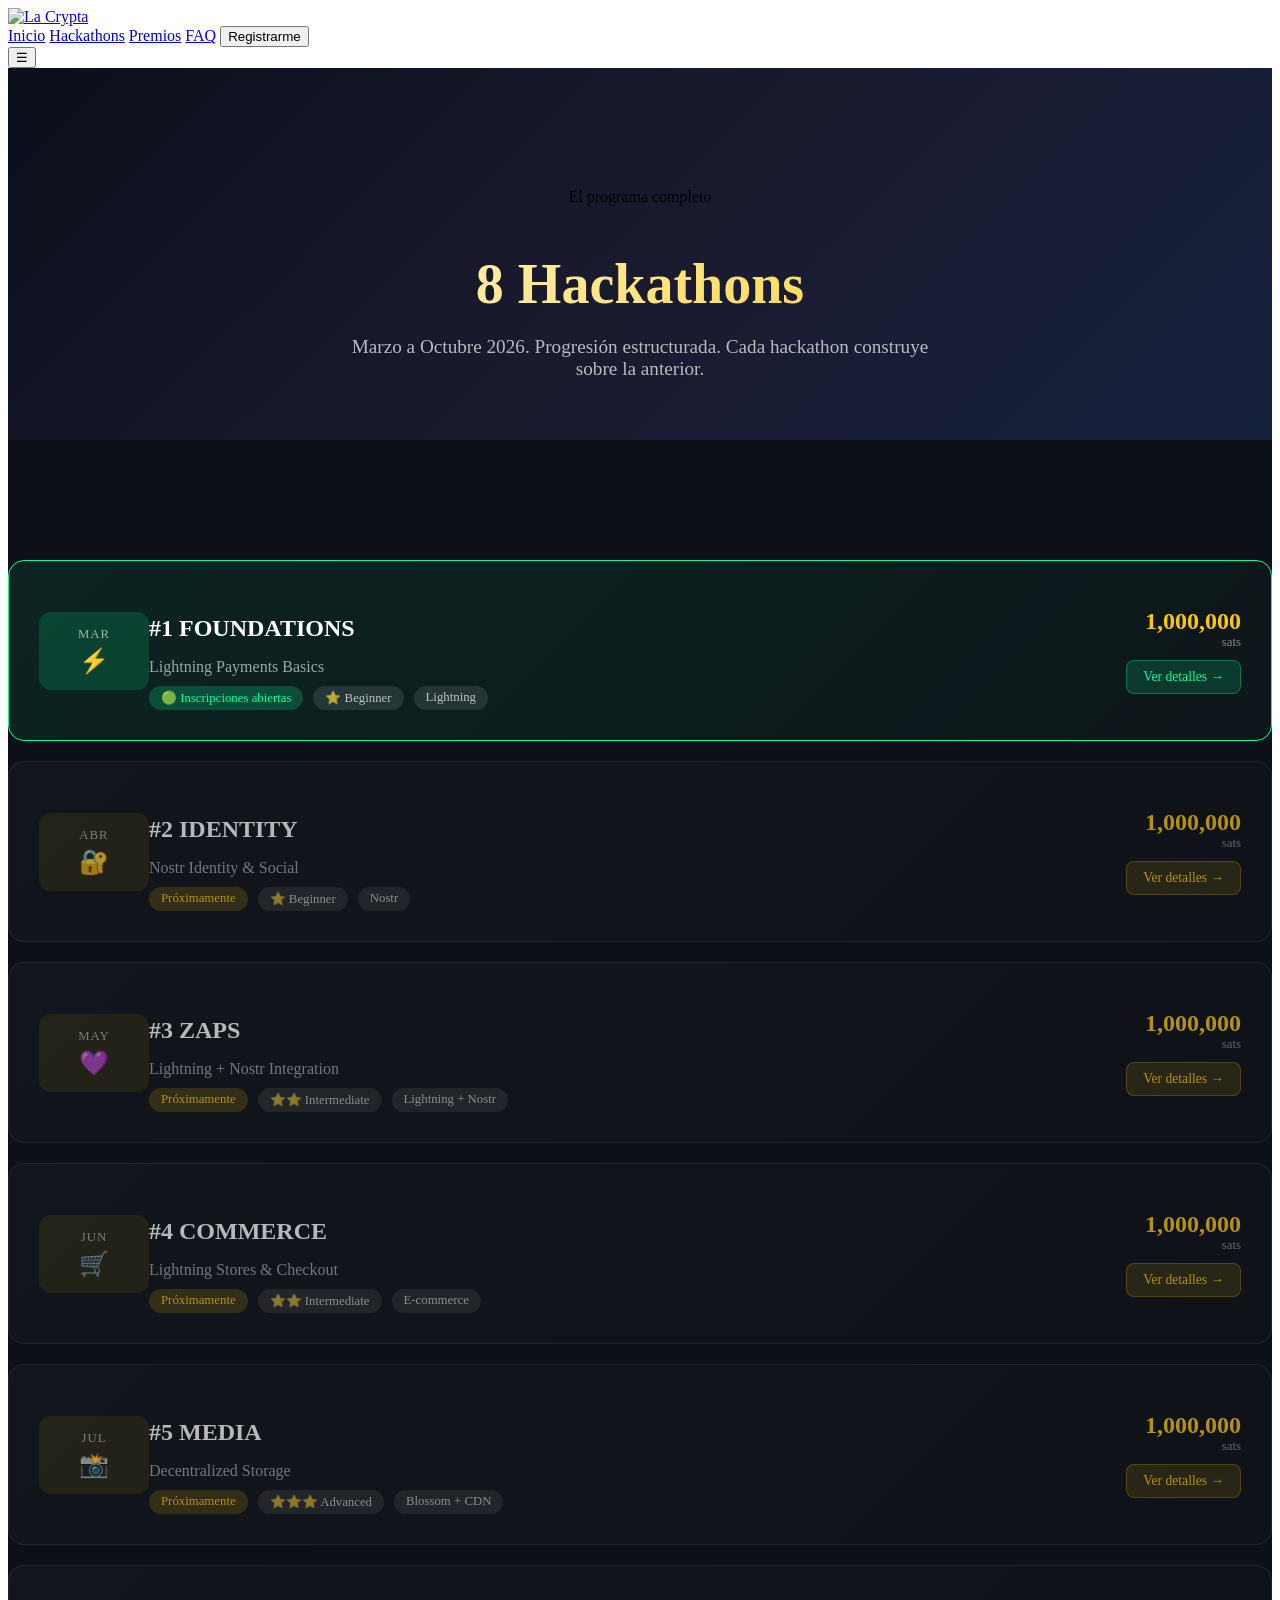
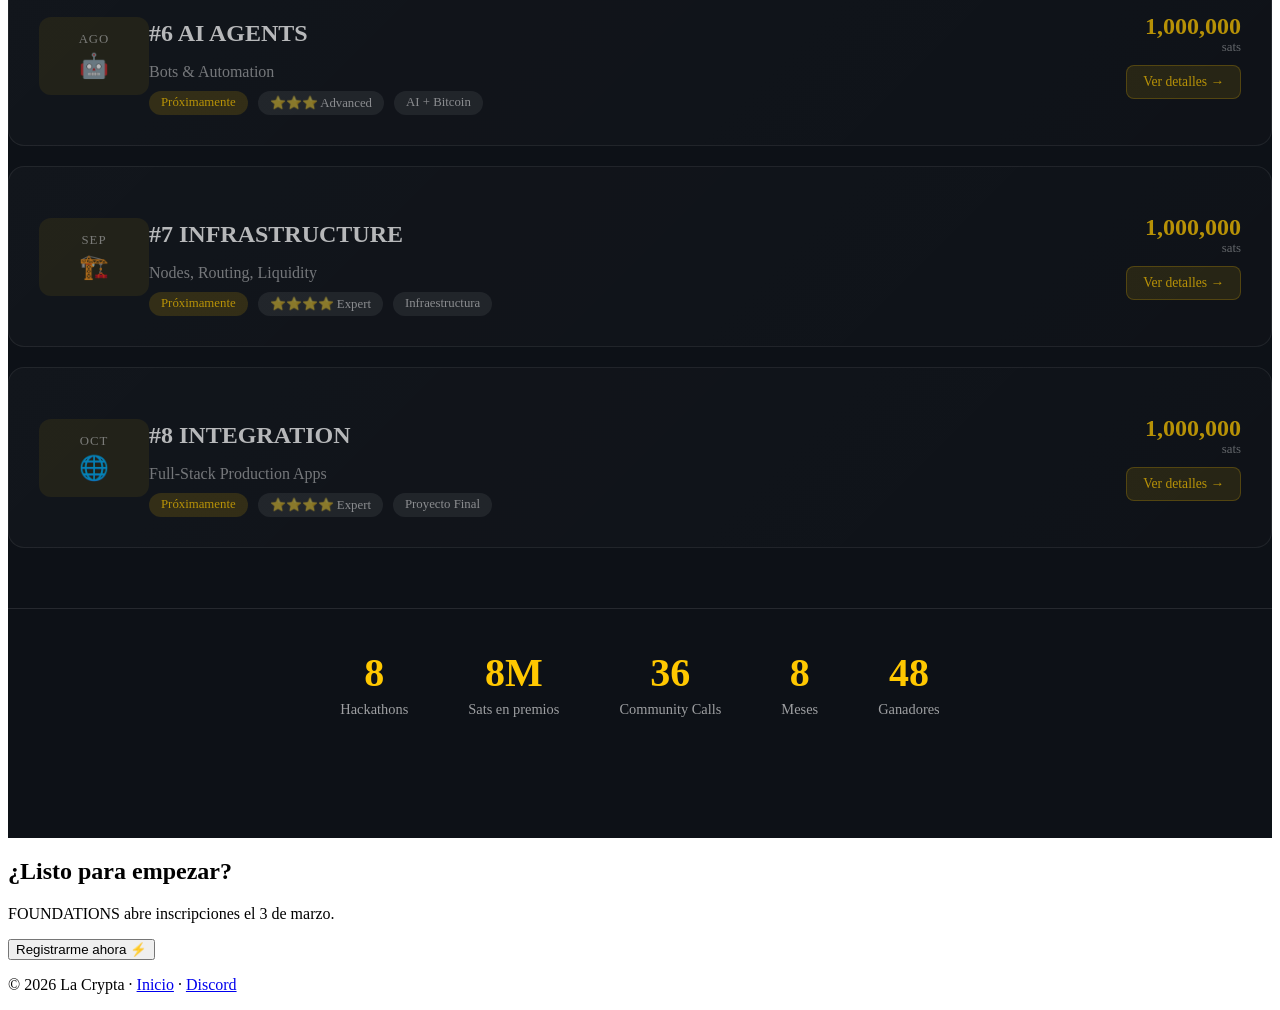
==== hackathons.html @ 276c6e25 "feat: add all 8 hackathon pages with complete calendars - data/hackathons.json: all dates and info f" ====
<!DOCTYPE html>
<html lang="es">
<head>
<meta charset="UTF-8">
<meta name="viewport" content="width=device-width, initial-scale=1.0">
<title>Hackathons 2026 — La Crypta</title>
<meta name="description" content="8 hackathons de Bitcoin en 2026. Lightning, Nostr, AI. Premios en BTC.">
<link rel="icon" href="data:image/svg+xml,<svg xmlns=%22http://www.w3.org/2000/svg%22 viewBox=%220 0 100 100%22><text y=%22.9em%22 font-size=%2290%22>⚡</text></svg>">
<link rel="stylesheet" href="css/styles.css">
<style>
.hackathons-hero {
  padding: 120px 0 60px;
  background: linear-gradient(135deg, #0a0f1a 0%, #1a1a2e 50%, #16213e 100%);
  text-align: center;
}
.hackathons-hero h1 {
  font-size: 3.5rem;
  font-weight: 900;
  margin-bottom: 20px;
  background: linear-gradient(135deg, #fff 0%, #ffc800 100%);
  -webkit-background-clip: text;
  -webkit-text-fill-color: transparent;
  background-clip: text;
}
.hackathons-hero p {
  color: rgba(255,255,255,0.7);
  font-size: 1.2rem;
  max-width: 600px;
  margin: 0 auto;
}

.hackathons-grid-section {
  padding: 80px 0;
  background: #0d1117;
}
.hackathons-list {
  display: grid;
  gap: 20px;
  margin-top: 40px;
}
.hackathon-row {
  display: grid;
  grid-template-columns: 80px 1fr auto;
  gap: 30px;
  align-items: center;
  padding: 30px;
  background: linear-gradient(135deg, rgba(255,255,255,0.03) 0%, rgba(255,255,255,0.01) 100%);
  border: 1px solid rgba(255,255,255,0.1);
  border-radius: 16px;
  text-decoration: none;
  transition: all 0.3s ease;
}
.hackathon-row:hover {
  border-color: rgba(255, 200, 0, 0.4);
  transform: translateX(10px);
  background: linear-gradient(135deg, rgba(255, 200, 0, 0.05) 0%, rgba(255, 200, 0, 0.02) 100%);
}
.hackathon-row.active {
  border-color: #00ff9d;
  background: linear-gradient(135deg, rgba(0,255,157,0.08) 0%, rgba(0,255,157,0.02) 100%);
}
.hackathon-row.upcoming {
  opacity: 0.7;
}
.hackathon-row.upcoming:hover {
  opacity: 1;
}

.hackathon-month {
  display: flex;
  flex-direction: column;
  align-items: center;
  justify-content: center;
  background: rgba(255, 200, 0, 0.1);
  border-radius: 12px;
  padding: 15px;
  min-width: 80px;
}
.hackathon-row.active .hackathon-month {
  background: rgba(0, 255, 157, 0.15);
}
.month-name {
  font-size: 0.8rem;
  color: rgba(255,255,255,0.6);
  text-transform: uppercase;
  letter-spacing: 1px;
}
.month-icon {
  font-size: 1.5rem;
  margin-top: 5px;
}

.hackathon-info {
  flex: 1;
}
.hackathon-info h3 {
  font-size: 1.5rem;
  color: #fff;
  margin-bottom: 5px;
}
.hackathon-info .focus {
  color: rgba(255,255,255,0.6);
  font-size: 1rem;
  margin-bottom: 10px;
}
.hackathon-info .tags {
  display: flex;
  gap: 10px;
  flex-wrap: wrap;
}
.hackathon-info .tag {
  padding: 4px 12px;
  background: rgba(255,255,255,0.1);
  border-radius: 20px;
  font-size: 0.8rem;
  color: rgba(255,255,255,0.7);
}
.hackathon-info .tag.active-tag {
  background: rgba(0, 255, 157, 0.2);
  color: #00ff9d;
}
.hackathon-info .tag.soon-tag {
  background: rgba(255, 200, 0, 0.2);
  color: #ffc800;
}

.hackathon-prize {
  text-align: right;
}
.prize-amount {
  font-size: 1.5rem;
  font-weight: 900;
  color: #ffc800;
}
.prize-unit {
  font-size: 0.8rem;
  color: rgba(255,255,255,0.5);
}
.prize-cta {
  margin-top: 10px;
  padding: 8px 16px;
  background: rgba(255, 200, 0, 0.15);
  border: 1px solid rgba(255, 200, 0, 0.3);
  border-radius: 8px;
  color: #ffc800;
  font-size: 0.85rem;
  display: inline-block;
}
.hackathon-row.active .prize-cta {
  background: rgba(0, 255, 157, 0.15);
  border-color: rgba(0, 255, 157, 0.3);
  color: #00ff9d;
}

/* Stats */
.stats-bar {
  display: flex;
  justify-content: center;
  gap: 60px;
  padding: 40px 0;
  border-top: 1px solid rgba(255,255,255,0.1);
  margin-top: 60px;
}
.stat-item {
  text-align: center;
}
.stat-value {
  font-size: 2.5rem;
  font-weight: 900;
  color: #ffc800;
}
.stat-label {
  font-size: 0.9rem;
  color: rgba(255,255,255,0.6);
  margin-top: 5px;
}

@media (max-width: 768px) {
  .hackathon-row {
    grid-template-columns: 1fr;
    gap: 20px;
  }
  .hackathon-month {
    flex-direction: row;
    gap: 15px;
    justify-content: flex-start;
    width: fit-content;
  }
  .hackathon-prize {
    text-align: left;
  }
  .stats-bar {
    flex-wrap: wrap;
    gap: 30px;
  }
}
</style>
</head>
<body>

<!-- Navbar -->
<nav class="navbar">
  <div class="nav-container">
    <a href="https://lacrypta.ar" class="nav-logo" target="_blank">
      <img src="assets/logos/lacrypta-title-white.png" alt="La Crypta" height="32">
    </a>
    <div class="nav-links">
      <a href="index.html">Inicio</a>
      <a href="#hackathons">Hackathons</a>
      <a href="index.html#premios">Premios</a>
      <a href="index.html#faq">FAQ</a>
      <button class="btn btn-nav" data-tally-open="9qDNEY" data-tally-layout="modal" data-tally-width="600">
        Registrarme
      </button>
    </div>
    <button class="nav-toggle" onclick="toggleMenu()">☰</button>
  </div>
</nav>

<!-- Hero -->
<section class="hackathons-hero">
  <div class="container">
    <span class="section-label">El programa completo</span>
    <h1>8 Hackathons</h1>
    <p>
      Marzo a Octubre 2026. Progresión estructurada. 
      Cada hackathon construye sobre la anterior.
    </p>
  </div>
</section>

<!-- Hackathons Grid -->
<section class="hackathons-grid-section" id="hackathons">
  <div class="container">
    <div class="hackathons-list">
      
      <!-- #1 FOUNDATIONS - ACTIVE -->
      <a href="hackathons/foundations.html" class="hackathon-row active">
        <div class="hackathon-month">
          <span class="month-name">MAR</span>
          <span class="month-icon">⚡</span>
        </div>
        <div class="hackathon-info">
          <h3>#1 FOUNDATIONS</h3>
          <p class="focus">Lightning Payments Basics</p>
          <div class="tags">
            <span class="tag active-tag">🟢 Inscripciones abiertas</span>
            <span class="tag">⭐ Beginner</span>
            <span class="tag">Lightning</span>
          </div>
        </div>
        <div class="hackathon-prize">
          <div class="prize-amount">1,000,000</div>
          <div class="prize-unit">sats</div>
          <div class="prize-cta">Ver detalles →</div>
        </div>
      </a>
      
      <!-- #2 IDENTITY -->
      <a href="hackathons/identity.html" class="hackathon-row upcoming">
        <div class="hackathon-month">
          <span class="month-name">ABR</span>
          <span class="month-icon">🔐</span>
        </div>
        <div class="hackathon-info">
          <h3>#2 IDENTITY</h3>
          <p class="focus">Nostr Identity & Social</p>
          <div class="tags">
            <span class="tag soon-tag">Próximamente</span>
            <span class="tag">⭐ Beginner</span>
            <span class="tag">Nostr</span>
          </div>
        </div>
        <div class="hackathon-prize">
          <div class="prize-amount">1,000,000</div>
          <div class="prize-unit">sats</div>
          <div class="prize-cta">Ver detalles →</div>
        </div>
      </a>
      
      <!-- #3 ZAPS -->
      <a href="hackathons/zaps.html" class="hackathon-row upcoming">
        <div class="hackathon-month">
          <span class="month-name">MAY</span>
          <span class="month-icon">💜</span>
        </div>
        <div class="hackathon-info">
          <h3>#3 ZAPS</h3>
          <p class="focus">Lightning + Nostr Integration</p>
          <div class="tags">
            <span class="tag soon-tag">Próximamente</span>
            <span class="tag">⭐⭐ Intermediate</span>
            <span class="tag">Lightning + Nostr</span>
          </div>
        </div>
        <div class="hackathon-prize">
          <div class="prize-amount">1,000,000</div>
          <div class="prize-unit">sats</div>
          <div class="prize-cta">Ver detalles →</div>
        </div>
      </a>
      
      <!-- #4 COMMERCE -->
      <a href="hackathons/commerce.html" class="hackathon-row upcoming">
        <div class="hackathon-month">
          <span class="month-name">JUN</span>
          <span class="month-icon">🛒</span>
        </div>
        <div class="hackathon-info">
          <h3>#4 COMMERCE</h3>
          <p class="focus">Lightning Stores & Checkout</p>
          <div class="tags">
            <span class="tag soon-tag">Próximamente</span>
            <span class="tag">⭐⭐ Intermediate</span>
            <span class="tag">E-commerce</span>
          </div>
        </div>
        <div class="hackathon-prize">
          <div class="prize-amount">1,000,000</div>
          <div class="prize-unit">sats</div>
          <div class="prize-cta">Ver detalles →</div>
        </div>
      </a>
      
      <!-- #5 MEDIA -->
      <a href="hackathons/media.html" class="hackathon-row upcoming">
        <div class="hackathon-month">
          <span class="month-name">JUL</span>
          <span class="month-icon">📸</span>
        </div>
        <div class="hackathon-info">
          <h3>#5 MEDIA</h3>
          <p class="focus">Decentralized Storage</p>
          <div class="tags">
            <span class="tag soon-tag">Próximamente</span>
            <span class="tag">⭐⭐⭐ Advanced</span>
            <span class="tag">Blossom + CDN</span>
          </div>
        </div>
        <div class="hackathon-prize">
          <div class="prize-amount">1,000,000</div>
          <div class="prize-unit">sats</div>
          <div class="prize-cta">Ver detalles →</div>
        </div>
      </a>
      
      <!-- #6 AI AGENTS -->
      <a href="hackathons/ai-agents.html" class="hackathon-row upcoming">
        <div class="hackathon-month">
          <span class="month-name">AGO</span>
          <span class="month-icon">🤖</span>
        </div>
        <div class="hackathon-info">
          <h3>#6 AI AGENTS</h3>
          <p class="focus">Bots & Automation</p>
          <div class="tags">
            <span class="tag soon-tag">Próximamente</span>
            <span class="tag">⭐⭐⭐ Advanced</span>
            <span class="tag">AI + Bitcoin</span>
          </div>
        </div>
        <div class="hackathon-prize">
          <div class="prize-amount">1,000,000</div>
          <div class="prize-unit">sats</div>
          <div class="prize-cta">Ver detalles →</div>
        </div>
      </a>
      
      <!-- #7 INFRASTRUCTURE -->
      <a href="hackathons/infrastructure.html" class="hackathon-row upcoming">
        <div class="hackathon-month">
          <span class="month-name">SEP</span>
          <span class="month-icon">🏗️</span>
        </div>
        <div class="hackathon-info">
          <h3>#7 INFRASTRUCTURE</h3>
          <p class="focus">Nodes, Routing, Liquidity</p>
          <div class="tags">
            <span class="tag soon-tag">Próximamente</span>
            <span class="tag">⭐⭐⭐⭐ Expert</span>
            <span class="tag">Infraestructura</span>
          </div>
        </div>
        <div class="hackathon-prize">
          <div class="prize-amount">1,000,000</div>
          <div class="prize-unit">sats</div>
          <div class="prize-cta">Ver detalles →</div>
        </div>
      </a>
      
      <!-- #8 INTEGRATION -->
      <a href="hackathons/integration.html" class="hackathon-row upcoming">
        <div class="hackathon-month">
          <span class="month-name">OCT</span>
          <span class="month-icon">🌐</span>
        </div>
        <div class="hackathon-info">
          <h3>#8 INTEGRATION</h3>
          <p class="focus">Full-Stack Production Apps</p>
          <div class="tags">
            <span class="tag soon-tag">Próximamente</span>
            <span class="tag">⭐⭐⭐⭐ Expert</span>
            <span class="tag">Proyecto Final</span>
          </div>
        </div>
        <div class="hackathon-prize">
          <div class="prize-amount">1,000,000</div>
          <div class="prize-unit">sats</div>
          <div class="prize-cta">Ver detalles →</div>
        </div>
      </a>
      
    </div>
    
    <!-- Stats -->
    <div class="stats-bar">
      <div class="stat-item">
        <div class="stat-value">8</div>
        <div class="stat-label">Hackathons</div>
      </div>
      <div class="stat-item">
        <div class="stat-value">8M</div>
        <div class="stat-label">Sats en premios</div>
      </div>
      <div class="stat-item">
        <div class="stat-value">36</div>
        <div class="stat-label">Community Calls</div>
      </div>
      <div class="stat-item">
        <div class="stat-value">8</div>
        <div class="stat-label">Meses</div>
      </div>
      <div class="stat-item">
        <div class="stat-value">48</div>
        <div class="stat-label">Ganadores</div>
      </div>
    </div>
  </div>
</section>

<!-- CTA -->
<section class="cta-section">
  <div class="container">
    <div class="cta-content">
      <h2>¿Listo para empezar?</h2>
      <p>FOUNDATIONS abre inscripciones el 3 de marzo.</p>
      <button class="btn btn-primary btn-large btn-glow" data-tally-open="9qDNEY" data-tally-layout="modal" data-tally-width="600">
        Registrarme ahora ⚡
      </button>
    </div>
  </div>
</section>

<!-- Footer -->
<footer class="footer">
  <div class="container">
    <div class="footer-bottom">
      <p>© 2026 La Crypta · <a href="index.html">Inicio</a> · <a href="https://discord.com/invite/SN8JNhMgvY" target="_blank">Discord</a></p>
    </div>
  </div>
</footer>

<!-- Scripts -->
<script src="https://tally.so/widgets/embed.js"></script>
<script>
function toggleMenu() {
  document.getElementById('mobileMenu')?.classList.toggle('active');
  document.body.classList.toggle('menu-open');
}

window.addEventListener('scroll', () => {
  const navbar = document.querySelector('.navbar');
  if (window.scrollY > 50) {
    navbar.classList.add('scrolled');
  } else {
    navbar.classList.remove('scrolled');
  }
});
</script>

</body>
</html>
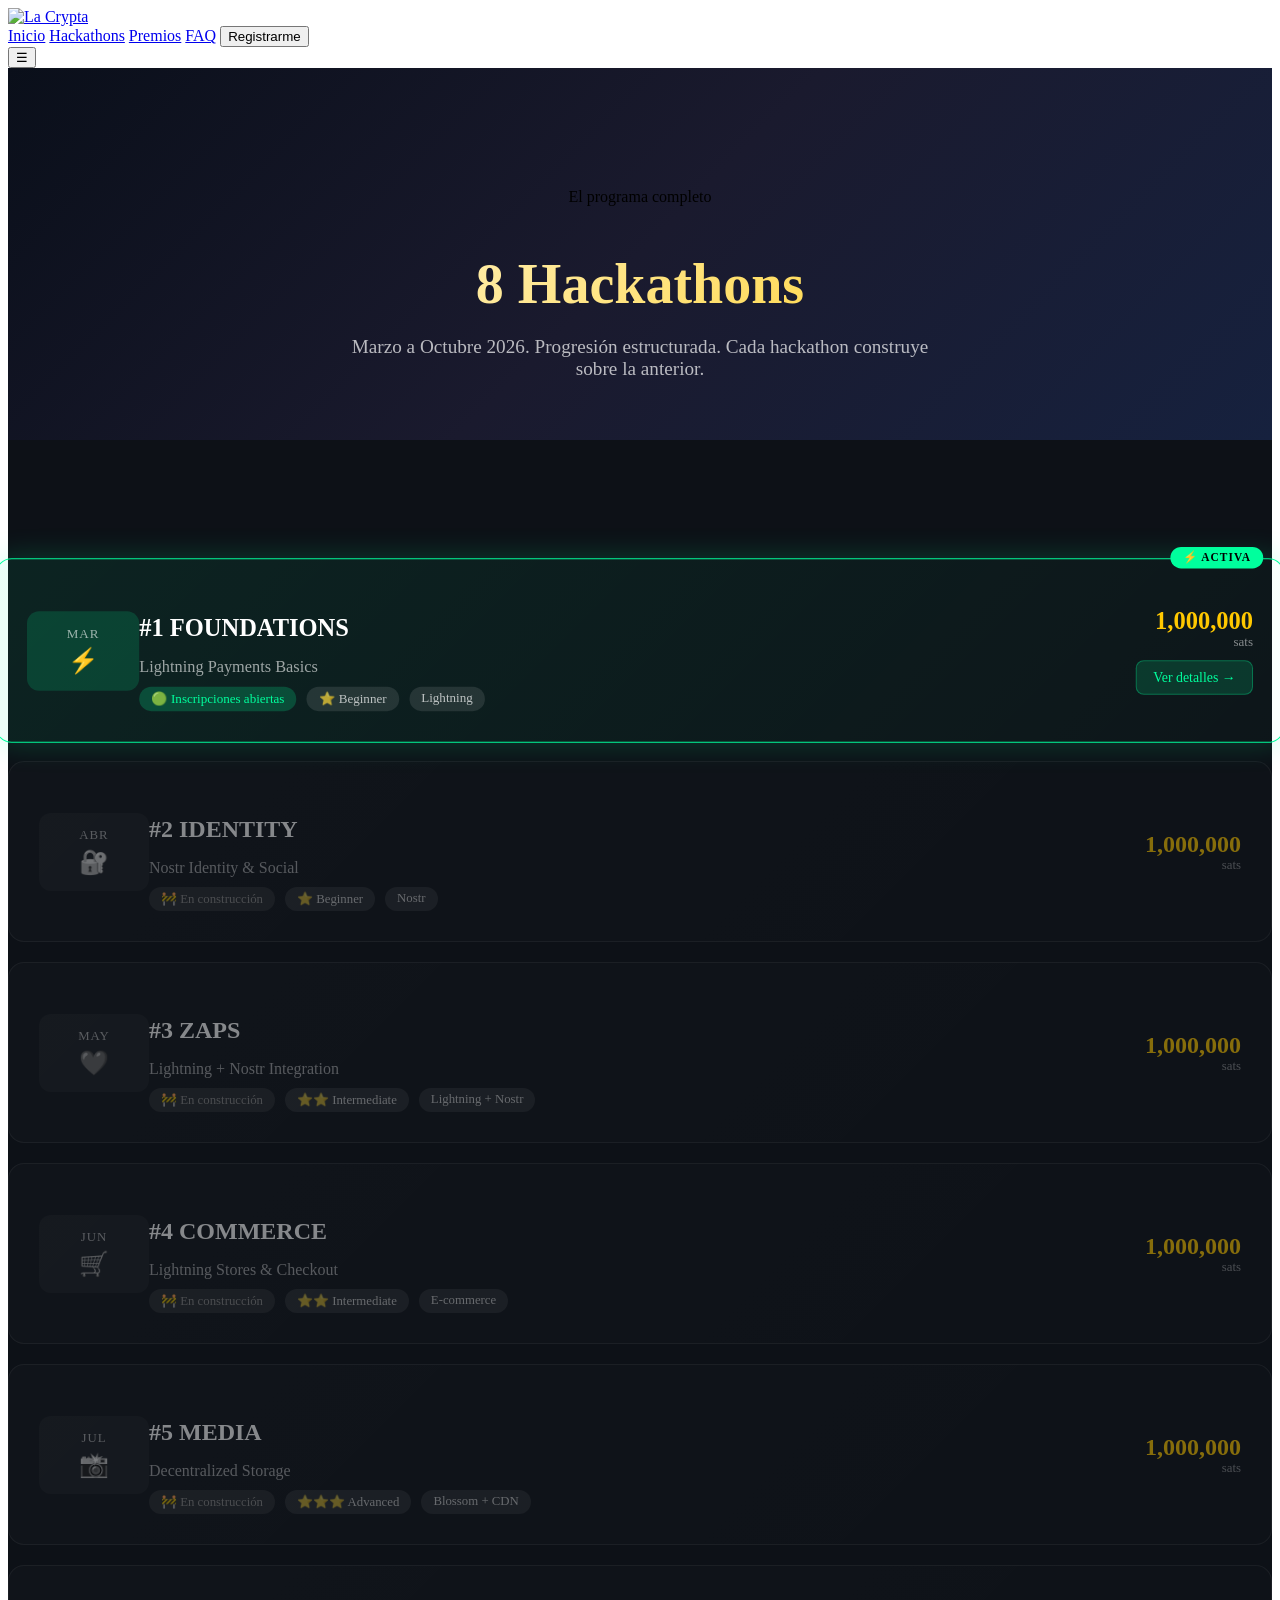
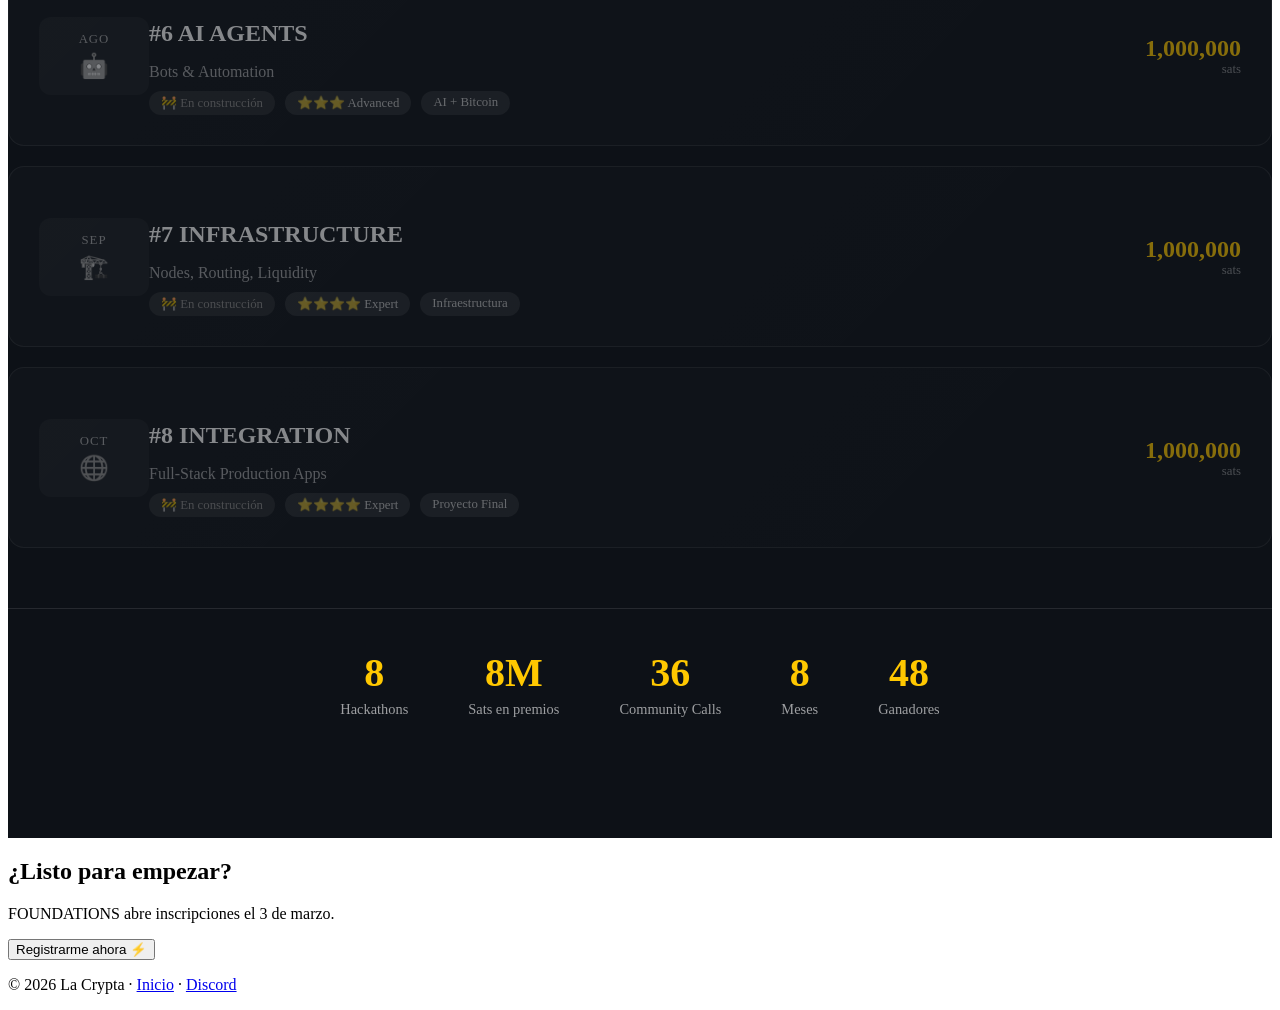
==== commit d378f13e: "chore: replace logo with official La Crypta branding" ====
--- a/hackathons.html
+++ b/hackathons.html
@@ -58,12 +58,45 @@
 .hackathon-row.active {
   border-color: #00ff9d;
   background: linear-gradient(135deg, rgba(0,255,157,0.08) 0%, rgba(0,255,157,0.02) 100%);
+  transform: scale(1.02);
+  box-shadow: 0 0 30px rgba(0, 255, 157, 0.2);
+}
+.hackathon-row.active::before {
+  content: '⚡ ACTIVA';
+  position: absolute;
+  top: -12px;
+  right: 20px;
+  background: #00ff9d;
+  color: #000;
+  padding: 4px 12px;
+  border-radius: 20px;
+  font-size: 0.7rem;
+  font-weight: 700;
+  letter-spacing: 1px;
+}
+.hackathon-row {
+  position: relative;
 }
 .hackathon-row.upcoming {
   opacity: 0.7;
 }
 .hackathon-row.upcoming:hover {
   opacity: 1;
+}
+.hackathon-row.disabled {
+  opacity: 0.5;
+  cursor: not-allowed;
+  pointer-events: none;
+}
+.hackathon-row.disabled .hackathon-month {
+  background: rgba(128, 128, 128, 0.1);
+}
+.hackathon-row.disabled .month-icon {
+  filter: grayscale(100%);
+}
+.hackathon-info .tag.wip-tag {
+  background: rgba(128, 128, 128, 0.2);
+  color: #888;
 }
 
 .hackathon-month {
@@ -202,7 +235,7 @@
 <nav class="navbar">
   <div class="nav-container">
     <a href="https://lacrypta.ar" class="nav-logo" target="_blank">
-      <img src="assets/logos/lacrypta-title-white.png" alt="La Crypta" height="32">
+      <img src="https://raw.githubusercontent.com/lacrypta/branding/refs/heads/main/title/512-white-transparent.png" alt="La Crypta" height="32">
     </a>
     <div class="nav-links">
       <a href="index.html">Inicio</a>
@@ -257,7 +290,7 @@
       </a>
       
       <!-- #2 IDENTITY -->
-      <a href="hackathons/identity.html" class="hackathon-row upcoming">
+      <div class="hackathon-row disabled">
         <div class="hackathon-month">
           <span class="month-name">ABR</span>
           <span class="month-icon">🔐</span>
@@ -266,7 +299,7 @@
           <h3>#2 IDENTITY</h3>
           <p class="focus">Nostr Identity & Social</p>
           <div class="tags">
-            <span class="tag soon-tag">Próximamente</span>
+            <span class="tag wip-tag">🚧 En construcción</span>
             <span class="tag">⭐ Beginner</span>
             <span class="tag">Nostr</span>
           </div>
@@ -274,12 +307,11 @@
         <div class="hackathon-prize">
           <div class="prize-amount">1,000,000</div>
           <div class="prize-unit">sats</div>
-          <div class="prize-cta">Ver detalles →</div>
-        </div>
-      </a>
+        </div>
+      </div>
       
       <!-- #3 ZAPS -->
-      <a href="hackathons/zaps.html" class="hackathon-row upcoming">
+      <div class="hackathon-row disabled">
         <div class="hackathon-month">
           <span class="month-name">MAY</span>
           <span class="month-icon">💜</span>
@@ -288,7 +320,7 @@
           <h3>#3 ZAPS</h3>
           <p class="focus">Lightning + Nostr Integration</p>
           <div class="tags">
-            <span class="tag soon-tag">Próximamente</span>
+            <span class="tag wip-tag">🚧 En construcción</span>
             <span class="tag">⭐⭐ Intermediate</span>
             <span class="tag">Lightning + Nostr</span>
           </div>
@@ -296,12 +328,11 @@
         <div class="hackathon-prize">
           <div class="prize-amount">1,000,000</div>
           <div class="prize-unit">sats</div>
-          <div class="prize-cta">Ver detalles →</div>
-        </div>
-      </a>
+        </div>
+      </div>
       
       <!-- #4 COMMERCE -->
-      <a href="hackathons/commerce.html" class="hackathon-row upcoming">
+      <div class="hackathon-row disabled">
         <div class="hackathon-month">
           <span class="month-name">JUN</span>
           <span class="month-icon">🛒</span>
@@ -310,7 +341,7 @@
           <h3>#4 COMMERCE</h3>
           <p class="focus">Lightning Stores & Checkout</p>
           <div class="tags">
-            <span class="tag soon-tag">Próximamente</span>
+            <span class="tag wip-tag">🚧 En construcción</span>
             <span class="tag">⭐⭐ Intermediate</span>
             <span class="tag">E-commerce</span>
           </div>
@@ -318,12 +349,11 @@
         <div class="hackathon-prize">
           <div class="prize-amount">1,000,000</div>
           <div class="prize-unit">sats</div>
-          <div class="prize-cta">Ver detalles →</div>
-        </div>
-      </a>
+        </div>
+      </div>
       
       <!-- #5 MEDIA -->
-      <a href="hackathons/media.html" class="hackathon-row upcoming">
+      <div class="hackathon-row disabled">
         <div class="hackathon-month">
           <span class="month-name">JUL</span>
           <span class="month-icon">📸</span>
@@ -332,7 +362,7 @@
           <h3>#5 MEDIA</h3>
           <p class="focus">Decentralized Storage</p>
           <div class="tags">
-            <span class="tag soon-tag">Próximamente</span>
+            <span class="tag wip-tag">🚧 En construcción</span>
             <span class="tag">⭐⭐⭐ Advanced</span>
             <span class="tag">Blossom + CDN</span>
           </div>
@@ -340,12 +370,11 @@
         <div class="hackathon-prize">
           <div class="prize-amount">1,000,000</div>
           <div class="prize-unit">sats</div>
-          <div class="prize-cta">Ver detalles →</div>
-        </div>
-      </a>
+        </div>
+      </div>
       
       <!-- #6 AI AGENTS -->
-      <a href="hackathons/ai-agents.html" class="hackathon-row upcoming">
+      <div class="hackathon-row disabled">
         <div class="hackathon-month">
           <span class="month-name">AGO</span>
           <span class="month-icon">🤖</span>
@@ -354,7 +383,7 @@
           <h3>#6 AI AGENTS</h3>
           <p class="focus">Bots & Automation</p>
           <div class="tags">
-            <span class="tag soon-tag">Próximamente</span>
+            <span class="tag wip-tag">🚧 En construcción</span>
             <span class="tag">⭐⭐⭐ Advanced</span>
             <span class="tag">AI + Bitcoin</span>
           </div>
@@ -362,12 +391,11 @@
         <div class="hackathon-prize">
           <div class="prize-amount">1,000,000</div>
           <div class="prize-unit">sats</div>
-          <div class="prize-cta">Ver detalles →</div>
-        </div>
-      </a>
+        </div>
+      </div>
       
       <!-- #7 INFRASTRUCTURE -->
-      <a href="hackathons/infrastructure.html" class="hackathon-row upcoming">
+      <div class="hackathon-row disabled">
         <div class="hackathon-month">
           <span class="month-name">SEP</span>
           <span class="month-icon">🏗️</span>
@@ -376,7 +404,7 @@
           <h3>#7 INFRASTRUCTURE</h3>
           <p class="focus">Nodes, Routing, Liquidity</p>
           <div class="tags">
-            <span class="tag soon-tag">Próximamente</span>
+            <span class="tag wip-tag">🚧 En construcción</span>
             <span class="tag">⭐⭐⭐⭐ Expert</span>
             <span class="tag">Infraestructura</span>
           </div>
@@ -384,12 +412,11 @@
         <div class="hackathon-prize">
           <div class="prize-amount">1,000,000</div>
           <div class="prize-unit">sats</div>
-          <div class="prize-cta">Ver detalles →</div>
-        </div>
-      </a>
+        </div>
+      </div>
       
       <!-- #8 INTEGRATION -->
-      <a href="hackathons/integration.html" class="hackathon-row upcoming">
+      <div class="hackathon-row disabled">
         <div class="hackathon-month">
           <span class="month-name">OCT</span>
           <span class="month-icon">🌐</span>
@@ -398,7 +425,7 @@
           <h3>#8 INTEGRATION</h3>
           <p class="focus">Full-Stack Production Apps</p>
           <div class="tags">
-            <span class="tag soon-tag">Próximamente</span>
+            <span class="tag wip-tag">🚧 En construcción</span>
             <span class="tag">⭐⭐⭐⭐ Expert</span>
             <span class="tag">Proyecto Final</span>
           </div>
@@ -406,9 +433,8 @@
         <div class="hackathon-prize">
           <div class="prize-amount">1,000,000</div>
           <div class="prize-unit">sats</div>
-          <div class="prize-cta">Ver detalles →</div>
-        </div>
-      </a>
+        </div>
+      </div>
       
     </div>
     
